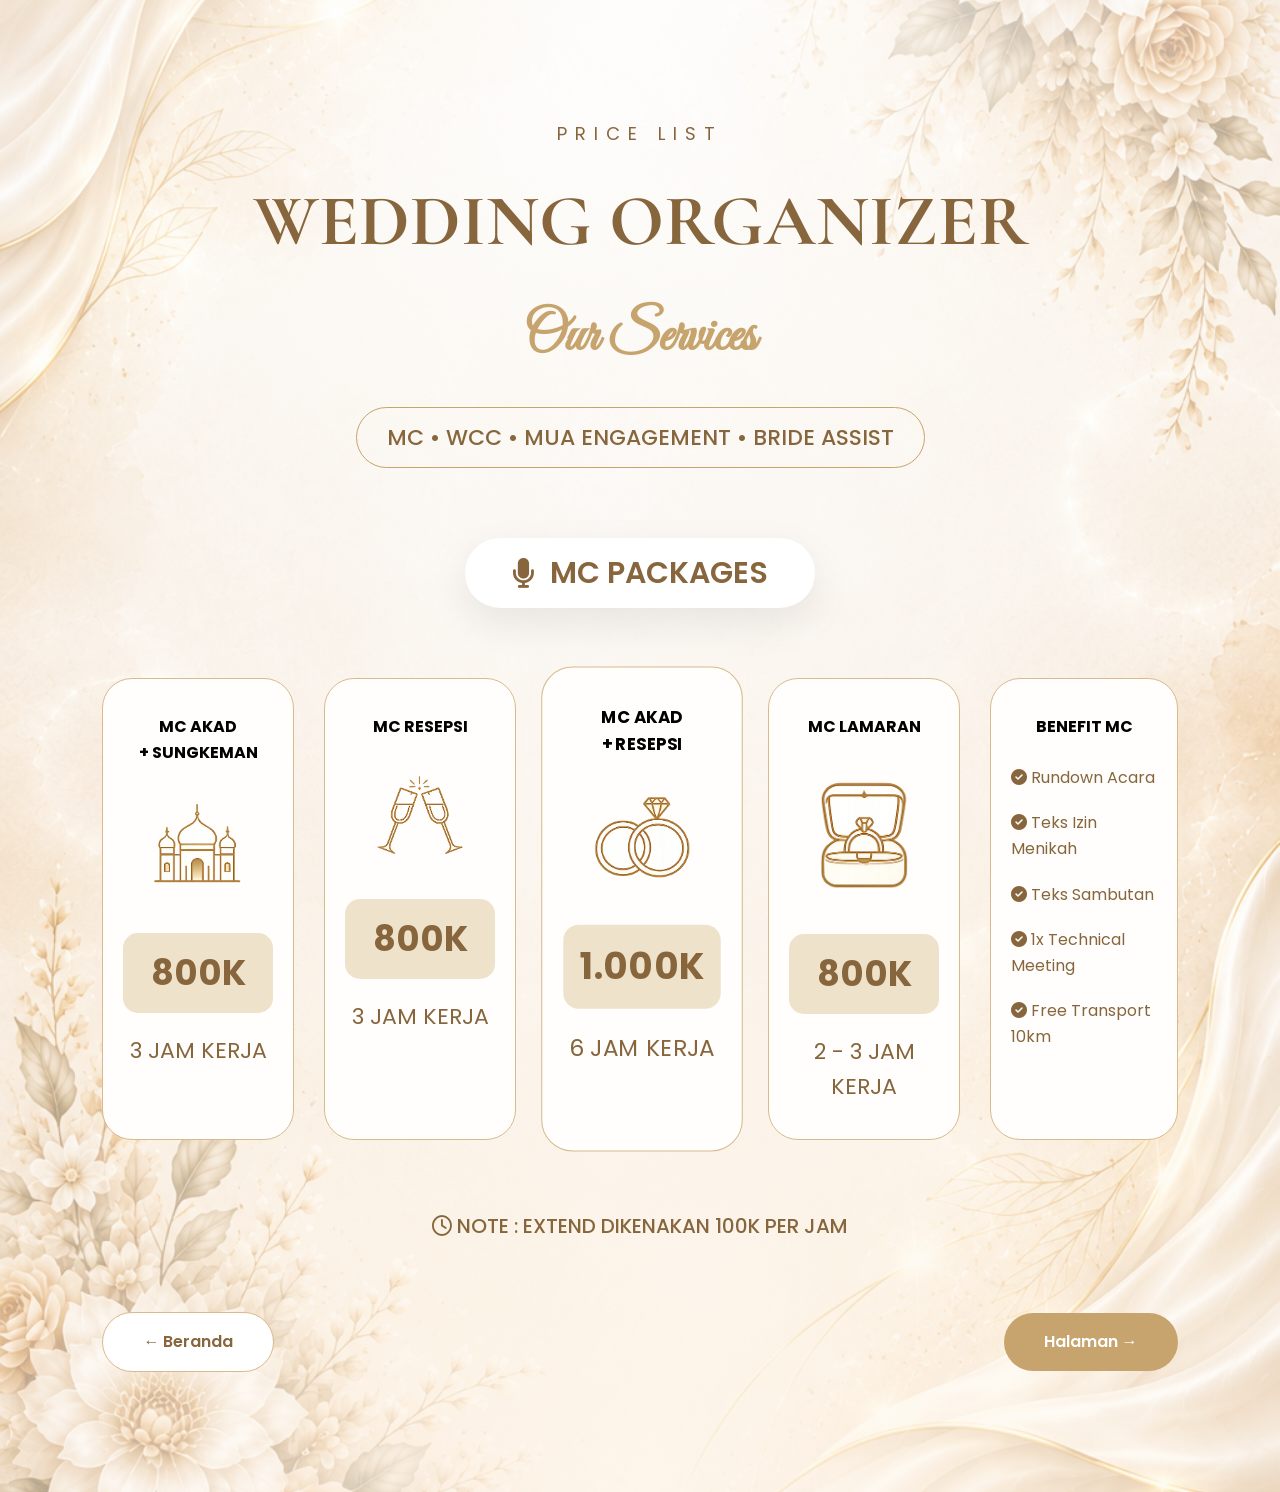
==== halaman2.html @ e928080c "Add files via upload" ====
<!DOCTYPE html>
    <html lang="en">

    <head>

    <meta charset="UTF-8">

    <meta name="viewport" content="width=device-width, initial-scale=1.0">

    <title>Novia Septiani MC</title>

    <link rel="stylesheet" href="style.css">

    <link rel="preconnect" href="https://fonts.googleapis.com">

    <link rel="preconnect" href="https://fonts.gstatic.com" crossorigin>

    <link href="https://fonts.googleapis.com/css2?family=Poppins:wght@300;400;500;600;700&family=Cormorant+Garamond:wght@400;500;600;700&family=Great+Vibes&display=swap" rel="stylesheet">

    <link rel="stylesheet"
    href="https://cdnjs.cloudflare.com/ajax/libs/font-awesome/6.7.2/css/all.min.css">

    </head>

    <body>

    <section class="pricing" id="pricing">

    <div class="pricing-overlay"></div>

    <div class="pricing-container">

    <span class="sub-title">
    PRICE LIST
    </span>

    <h2>
    WEDDING ORGANIZER
    </h2>

    <h3>
    Our Services
    </h3>

    <p class="category">
    MC • WCC • MUA ENGAGEMENT • BRIDE ASSIST
    </p>

    <div class="package-title">

    <i class="fa-solid fa-microphone"></i>

    <span>MC PACKAGES</span>

    </div>

    <div class="cards">

    <div class="card">

    <h4>
    MC AKAD <br> + SUNGKEMAN
    </h4>

    <img src="ICON MASJID.png" alt="MC Akad" loading="lazy">

    <div class="price">
    800K
    </div>

    <p>3 JAM KERJA</p>

    </div>

    <div class="card">

    <h4>
    MC RESEPSI
    </h4>

    <img src="ICON MINUMAN.png" alt="MC Resepsi" loading="lazy">

    <div class="price">
    800K
    </div>

    <p>3 JAM KERJA</p>

    </div>

    <div class="card best">

    <h4>
    MC AKAD <br> + RESEPSI
    </h4>

    <img src="ICON CINCIN.png" alt="MC Akad Resepsi" loading="lazy">

    <div class="price">
    1.000K
    </div>

    <p>6 JAM KERJA</p>

    </div>

    <div class="card">

    <h4>
    MC LAMARAN
    </h4>

    <img src="ICON KOTAK.png" alt="MC Lamaran" loading="lazy">

    <div class="price">
    800K
    </div>

    <p>2 - 3 JAM KERJA</p>

    </div>

    <div class="card benefit">

    <h4>
    BENEFIT MC
    </h4>

    <ul>

    <li><i class="fa-solid fa-circle-check"></i> Rundown Acara</li>

    <li><i class="fa-solid fa-circle-check"></i> Teks Izin Menikah</li>

    <li><i class="fa-solid fa-circle-check"></i> Teks Sambutan</li>

    <li><i class="fa-solid fa-circle-check"></i> 1x Technical Meeting</li>

    <li><i class="fa-solid fa-circle-check"></i> Free Transport 10km</li>

    </ul>

    </div>

    </div>

    <div class="note">

    <i class="fa-regular fa-clock"></i>

    NOTE : EXTEND DIKENAKAN 100K PER JAM

    </div>

    <div class="page-navigation">

    <a href="index.html" class="back-btn">
        ← Beranda
    </a>

    <a href="halaman3.html" class="next-btn">
        Halaman →
    </a>

</div>

    </div>

    </section>

    </body>

    </html>
---- style.css ----
/* ========================================= */
/* RESET */
/* ========================================= */

*{
    margin:0;
    padding:0;
    box-sizing:border-box;
}

html{
    scroll-behavior:smooth;
}

body{
    font-family:"Poppins",sans-serif;
    background:#f7f1e8;
    overflow-x:hidden;
    line-height:1.6;
}

/* ========================================= */
/* HERO */
/* ========================================= */

.hero{

    position:relative;

    width:100%;

    min-height:100vh;

    padding:80px 20px;

    overflow:hidden;

    display:flex;
    justify-content:center;
    align-items:center;

    background:
    linear-gradient(
        rgba(255,255,255,.35),
        rgba(255,255,255,.35)
    ),
    url("background.png");

    background-size:cover;
    background-position:center;
    background-repeat:no-repeat;

}

/* ========================================= */
/* OVERLAY */
/* ========================================= */

.overlay{

    position:absolute;
    inset:0;
    background:rgba(255,255,255,.08);
    z-index:1;

}

/* ========================================= */
/* CONTENT */
/* ========================================= */

.content{

    position:relative;
    z-index:2;
    text-align:center;
    width:100%;
    max-width:900px;

}

/* ========================================= */
/* LOGO */
/* ========================================= */

.logo{

    width:320px;
    max-width:80%;
    animation:fade 1.8s ease;
    filter:drop-shadow(0 0 25px rgba(255,210,120,.65));

}

/* ========================================= */
/* TITLE */
/* ========================================= */

h1{

    margin-top:20px;
    font-family:"Cormorant Garamond",serif;
    font-size:60px;
    font-weight:700;
    color:#7b5d2d;

}

p{

    margin-top:10px;
    font-size:22px;
    color:#87663d;
    font-weight:400;

}

/* ========================================= */
/* BUTTON */
/* ========================================= */

.btn{

    display:inline-block;
    margin-top:35px;
    padding:15px 45px;
    border-radius:50px;
    background:#c7a46d;
    color:#fff;
    text-decoration:none;
    font-weight:600;
    transition:.35s;

}

.btn:hover{

    background:#b99253;
    transform:translateY(-6px);
    box-shadow:0 15px 30px rgba(0,0,0,.25);

}

/* ========================================= */
/* GALLERY */
/* ========================================= */

.gallery{

    margin-top:70px;
    width:100%;
    text-align:center;

}

.gallery h2{

    font-family:'Cormorant Garamond',serif;
    color:#8a6330;
    font-size:42px;
    margin-bottom:30px;

}

.gallery-grid{

    display:grid;
    grid-template-columns:repeat(3,1fr);
    gap:20px;
    width:90%;
    max-width:900px;
    margin:auto;

}

.gallery-grid img{

    width:100%;
    height:260px;
    object-fit:cover;
    border-radius:18px;
    box-shadow:0 10px 25px rgba(0,0,0,.15);
    transition:.4s;

}

.gallery-grid img:hover{

    transform:translateY(-10px) scale(1.03);

}

/*======================================
Gallery Title
======================================*/

.gallery-title{

    max-width:850px;

    margin:0 auto 50px;

    text-align:center;

}

.gallery-subtitle{

    display:inline-block;

    padding:8px 20px;

    border:1px solid #d8bb8c;

    border-radius:30px;

    color:#a67c42;

    font-size:13px;

    font-weight:600;

    letter-spacing:3px;

    background:rgba(255,255,255,.75);

    margin-bottom:20px;

}

.gallery-title h2{

    font-family:"Cormorant Garamond",serif;

    font-size:56px;

    color:#8a6330;

    margin-bottom:8px;

}

.gallery-title h3{

    font-family:"Cormorant Garamond",serif;

    font-size:30px;

    font-weight:500;

    color:#b38a53;

    margin-bottom:20px;

}

.gallery-title p{

    font-size:17px;

    line-height:1.9;

    color:#7d6848;

    max-width:700px;

    margin:auto;

}

.gallery-title strong{

    color:#9b6f34;

    font-weight:600;

}

/* ========================================= */
/* ANIMATION */
/* ========================================= */

@keyframes fade{

    from{
        opacity:0;
        transform:translateY(40px);
    }

    to{
        opacity:1;
        transform:translateY(0);
    }

}

/* ========================================= */
/* TABLET */
/* ========================================= */

@media(max-width:992px){

.logo{
    width:260px;
}

h1{
    font-size:48px;
}

p{
    font-size:20px;
}

}

/* ========================================= */
/* MOBILE */
/* ========================================= */

@media(max-width:768px){

.hero{

    min-height:100vh;

    padding:60px 20px;

    background-size:cover;
    background-position:center top;
    background-repeat:no-repeat;

}

.logo{
    width:190px;
}

h1{
    font-size:36px;
}

p{
    font-size:18px;
}

.btn{

    padding:13px 30px;
    font-size:15px;

}

.gallery-grid{

    grid-template-columns:repeat(2,1fr);

}

.gallery h2{

    font-size:32px;

}

.gallery-grid img{

    height:180px;

}

}

/* ========================================= */
/* SMALL MOBILE */
/* ========================================= */

@media(max-width:480px){

.hero{

    padding:40px 15px;

    background-size:cover;
    background-position:center top;

}

.logo{

    width:150px;

}

h1{

    font-size:28px;

}

p{

    font-size:16px;

}

.btn{

    width:100%;
    padding:14px;

}

.gallery-grid{

    grid-template-columns:1fr;

}

.gallery-grid img{

    height:240px;

}

}

@media (max-width:768px){

.gallery-title{

    margin-bottom:35px;

}

.gallery-subtitle{

    font-size:11px;

    letter-spacing:2px;

    padding:7px 16px;

}

.gallery-title h2{

    font-size:38px;

}

.gallery-title h3{

    font-size:22px;

}

.gallery-title p{

    font-size:15px;

    line-height:1.8;

    padding:0 10px;

}

}


/*================================================================*/
/* HALAMAN 2 */

/*============================

PRICE LIST

=============================*/

.pricing{

    position: relative;

    width:100%;

    min-height:100vh;

    padding:120px 8%;

    overflow:hidden;

    background:
    linear-gradient(
        rgba(255,255,255,.35),
        rgba(255,255,255,.35)
    ),
    url("background.png");

    background-size:cover;

    background-position:center;

    background-repeat:no-repeat;

}

/* Background Glow */

.pricing::before{

    content:"";

    position:absolute;

    inset:0;

    background:

    radial-gradient(circle at top,#ffffff 0%,transparent 60%),

    radial-gradient(circle at bottom,#fff7ed 0%,transparent 60%);

    opacity:.9;

}

/* Container */

.pricing-container{

    position:relative;

    z-index:2;

    max-width:1400px;

    margin:auto;

    text-align:center;

}

/* Text */

.sub-title{

    letter-spacing:8px;

    font-size:18px;

    color:#87663d;

}

.pricing h2{

    font-size:72px;

    color:#87663d;

    margin-top:15px;

    font-family:"Cormorant Garamond",serif;

}

.pricing h3{

    font-family:"Great Vibes",cursive;

    font-size:55px;

    color:#c7a46d;

    margin-top:15px;

}

.category{

    display:inline-block;

    margin-top:25px;

    padding:12px 30px;

    border:1px solid #c7a46d;

    border-radius:50px;

    color:#87663d;

    font-weight:500;

}

/* Package */

.package-title{

    margin:70px auto;

    width:350px;

    height:70px;

    border-radius:50px;

    background:#fff;

    display:flex;

    justify-content:center;

    align-items:center;

    gap:15px;

    color:#87663d;

    font-size:30px;

    font-weight:600;

    box-shadow:0 15px 40px rgba(0,0,0,.08);

}

/* Cards */

.cards{

    display:grid;

    grid-template-columns:repeat(5,1fr);

    gap:30px;

}

/* Card */

.card{

    background:#fffefc;

    border:1px solid #d8bb8c;

    border-radius:30px;

    padding:35px 20px;

    transition:.4s;

    position:relative;

}

.card:hover{

    transform:translateY(-12px);

    box-shadow:0 25px 45px rgba(0,0,0,.08);

}

.card img{

    width:90px;

    margin:35px auto;

}

.price{

    width:150px;

    margin:auto;

    padding:12px;

    border-radius:15px;

    background:#efe2cb;

    font-size:35px;

    color:#87663d;

    font-weight:700;

}

.card p{

    margin-top:20px;

    color:#87663d;

}

/* Best */

.best{

    transform:scale(1.05);

}

.best-seller{

    position:absolute;

    top:-18px;

    left:50%;

    transform:translateX(-50%);

    background:#87663d;

    color:white;

    padding:8px 18px;

    border-radius:30px;

    font-size:14px;

}

/* Benefit */

.benefit ul{

    text-align:left;

    margin-top:25px;

}

.benefit li{

    margin:20px 0;

    list-style:none;

    color:#87663d;

}

/* Note */

.note{

    margin-top:70px;

    color:#87663d;

    font-size:20px;

    font-weight:500;

}

.page-navigation{

    margin-top:70px;

    display:flex;

    justify-content:space-between;

    align-items:center;

}

.page-navigation a{

    padding:16px 40px;

    border-radius:50px;

    text-decoration:none;

    font-weight:600;

    transition:.35s;

}

.back-btn{

    background:#ffffff;

    color:#87663d;

    border:1px solid #d8bb8c;

}

.next-btn{

    background:#c7a46d;

    color:#fff;

}

.page-navigation a:hover{

    transform:translateY(-5px);

}



/*==========================
 Mobile
===========================*/

@media screen and (max-width:768px){

.pricing{

    padding:70px 20px;

    background-position:center;

}

.sub-title{

    font-size:14px;

    letter-spacing:5px;

}

.pricing h2{

    font-size:38px;

    line-height:1.2;

}

.pricing h3{

    font-size:36px;

    margin-top:8px;

}

.category{

    width:100%;

    padding:12px;

    font-size:13px;

    line-height:1.6;

}

.package-title{

    width:100%;

    max-width:320px;

    height:60px;

    margin:45px auto;

    font-size:22px;

}

.package-title i{

    font-size:20px;

}

.cards{

    display:grid;

    grid-template-columns:1fr;

    gap:20px;

}

.card{

    padding:28px 20px;

    border-radius:22px;

}

.card h4{

    font-size:22px;

    line-height:1.4;

}

.card img{

    width:70px;

    height:70px;

    margin:25px auto;

    display:block;

}

.price{

    width:120px;

    padding:10px;

    font-size:28px;

    border-radius:12px;

}

.card p{

    font-size:15px;

    margin-top:18px;

}

.best{

    transform:none;

}

.best-seller{

    font-size:11px;

    padding:7px 14px;

    top:-14px;

}

.benefit ul{

    margin-top:18px;

}

.benefit li{

    font-size:14px;

    margin:14px 0;

}

.note{

    margin-top:40px;

    font-size:15px;

    line-height:1.6;

}

}

/*================================================================*/
/* HALAMAN 3 */
/* ADD ON SERVICES */
/*================================================================*/

.addon{

    position:relative;

    width:100%;

    min-height:100vh;

    padding:100px 8%;

    overflow:hidden;

    background:
    linear-gradient(
        rgba(255,255,255,.45),
        rgba(255,255,255,.45)
    ),
    url("background.png");

    background-size:cover;

    background-position:center;

    background-repeat:no-repeat;

}

.addon::before{

    content:"";

    position:absolute;

    inset:0;

    background:
    radial-gradient(circle at top,#ffffff 0%,transparent 65%),
    radial-gradient(circle at bottom,#fff5e5 0%,transparent 60%);

    opacity:.85;

}

.addon .overlay{

    position:absolute;

    inset:0;

    background:rgba(255,255,255,.08);

    z-index:1;

}

.addon .container{

    position:relative;

    z-index:2;

    max-width:1400px;

    margin:auto;

}

/*==============================*/
/* TITLE */
/*==============================*/

.section-title{

    display:flex;

    justify-content:center;

    align-items:center;

    gap:25px;

    margin-bottom:70px;

}

.section-title h2{

    font-size:60px;

    color:#87663d;

    font-family:"Cormorant Garamond",serif;

    letter-spacing:2px;

}

.ornament{

    width:120px;

    height:2px;

    background:#c7a46d;

    position:relative;

}

.ornament::before{

    content:"";

    position:absolute;

    width:14px;

    height:14px;

    border-radius:50%;

    background:#c7a46d;

    left:50%;

    top:50%;

    transform:translate(-50%,-50%);

}

/*==============================*/
/* LAYOUT */
/*==============================*/

.service-wrapper{

    display:grid;

    grid-template-columns:1.3fr .8fr;

    gap:40px;

    align-items:start;

}

/*==============================*/
/* WCC CARD */
/*==============================*/

.wcc-card{

    background:rgba(255,255,255,.92);

    border:1px solid #d9bf90;

    border-radius:35px;

    padding:40px;

    backdrop-filter:blur(10px);

    box-shadow:0 20px 50px rgba(0,0,0,.08);

    transition:.35s;

}

.wcc-card:hover{

    transform:translateY(-8px);

    box-shadow:0 35px 60px rgba(0,0,0,.12);

}

/*==============================*/
/* HEADER */
/*==============================*/

.card-header{

    display:flex;

    align-items:center;

    gap:20px;

    margin-bottom:35px;

}

.card-header .icon{

    width:70px;

    height:70px;

    border-radius:50%;

    background:#c7a46d;

    display:flex;

    justify-content:center;

    align-items:center;

    color:#fff;

    font-size:28px;

}

.card-header h3{

    font-size:38px;

    color:#87663d;

    font-family:"Cormorant Garamond",serif;

}

.card-header p{

    font-size:15px;

    color:#8d7754;

    margin-top:3px;

}

/*==============================*/
/* PRICE LIST */
/*==============================*/

.price-list{

    display:flex;

    flex-direction:column;

    gap:18px;

}

.item{

    display:flex;

    justify-content:space-between;

    align-items:center;

    padding:18px 25px;

    border-radius:18px;

    background:#fffaf3;

    border:1px solid #ead5ad;

    transition:.3s;

}

.item:hover{

    background:#fff;

    transform:translateX(8px);

}

.item h4{

    color:#87663d;

    font-size:18px;

}

.item span{

    font-size:13px;

    color:#9a8764;

}

.item strong{

    font-size:28px;

    color:#87663d;

}

/*==============================*/
/* BENEFIT */
/*==============================*/

.benefit-title{

    margin:40px 0 20px;

    background:#c7a46d;

    color:#fff;

    padding:12px;

    border-radius:50px;

    text-align:center;

    font-weight:600;

    letter-spacing:1px;

}

.benefit-list{

    display:grid;

    grid-template-columns:repeat(2,1fr);

    gap:15px;

    list-style:none;

}

.benefit-list li{

    display:flex;

    align-items:center;

    gap:12px;

    color:#87663d;

    font-size:15px;

}

.benefit-list i{

    color:#c7a46d;

}

/*==============================*/
/* DEVICE */
/*==============================*/

.device{

    display:flex;

    justify-content:center;

    gap:35px;

    margin:45px 0;

}

.device img{

    width:120px;

    transition:.35s;

}

.device img:hover{

    transform:scale(1.08);

}

/*==============================*/
/* NOTE BOX */
/*==============================*/

.note-box{

    display:flex;

    gap:20px;

    align-items:flex-start;

    background:#fffaf3;

    border-left:5px solid #c7a46d;

    border-radius:18px;

    padding:22px;

}

.note-box i{

    font-size:32px;

    color:#c7a46d;

}

.note-box p{

    margin:4px 0;

    font-size:15px;

    color:#87663d;

}

/*================================================================*/
/* HALAMAN 3 - PART 2 */
/* RIGHT COLUMN + SERVICE CARD + CLOSING */
/*================================================================*/

/*==============================*/
/* RIGHT COLUMN */
/*==============================*/

.right-column{

    display:flex;

    flex-direction:column;

    gap:35px;

}

/*==============================*/
/* SERVICE CARD */
/*==============================*/

.service-card{

    display:flex;

    align-items:center;

    justify-content:space-between;

    gap:25px;

    background:rgba(255,255,255,.92);

    border:1px solid #d9bf90;

    border-radius:35px;

    padding:30px;

    backdrop-filter:blur(10px);

    box-shadow:0 20px 45px rgba(0,0,0,.08);

    transition:.35s ease;

}

.service-card:hover{

    transform:translateY(-8px);

    box-shadow:0 30px 60px rgba(0,0,0,.12);

}

.service-content{

    flex:1;

}

.service-content .icon{

    width:60px;

    height:60px;

    border-radius:50%;

    background:#c7a46d;

    display:flex;

    justify-content:center;

    align-items:center;

    color:#fff;

    font-size:24px;

    margin-bottom:20px;

}

.service-content h3{

    font-family:"Cormorant Garamond",serif;

    font-size:34px;

    color:#87663d;

    line-height:1.3;

    margin-bottom:18px;

}

.service-price{

    display:inline-block;

    background:#f3e4c7;

    color:#87663d;

    font-size:34px;

    font-weight:700;

    padding:12px 35px;

    border-radius:15px;

    margin-bottom:18px;

}

.service-content span{

    display:block;

    color:#8d7754;

    font-size:15px;

    margin-top:8px;

}

.service-content p{

    margin-top:18px;

    color:#87663d;

    font-size:15px;

    display:flex;

    align-items:center;

    gap:10px;

}

.service-content p i{

    color:#c7a46d;

}

/*==============================*/
/* IMAGE */
/*==============================*/

.service-image{

    flex:0 0 220px;

    display:flex;

    justify-content:center;

    align-items:center;

}

.service-image img{

    width:100%;

    max-width:220px;

    transition:.35s;

}

.service-card:hover .service-image img{

    transform:scale(1.05);

}

/*==============================*/
/* CLOSING */
/*==============================*/

.closing{

    margin-top:90px;

    text-align:center;

}

.closing h2{

    font-family:"Cormorant Garamond",serif;

    font-size:62px;

    color:#87663d;

    margin-bottom:5px;

}

.closing h3{

    font-family:"Great Vibes",cursive;

    font-size:56px;

    color:#c7a46d;

    margin-bottom:55px;

}

/*==============================*/
/* FEATURES */
/*==============================*/

.features{

    display:grid;

    grid-template-columns:repeat(4,1fr);

    gap:25px;

    margin-bottom:60px;

}

.feature{

    background:rgba(255,255,255,.88);

    border:1px solid #e4cfa6;

    border-radius:25px;

    padding:30px 20px;

    transition:.35s;

}

.feature:hover{

    transform:translateY(-10px);

    box-shadow:0 20px 45px rgba(0,0,0,.08);

}

.feature i{

    font-size:42px;

    color:#c7a46d;

    margin-bottom:18px;

}

.feature h4{

    font-size:20px;

    color:#87663d;

    font-weight:600;

}

/*==============================*/
/* THANKS */
/*==============================*/

.thanks{

    display:inline-block;

    background:#fff;

    border:1px solid #e7d4b1;

    border-radius:50px;

    padding:18px 35px;

    color:#87663d;

    font-size:17px;

    font-weight:500;

    box-shadow:0 12px 30px rgba(0,0,0,.06);

}

/*==============================*/
/* SIMPLE FADE */
/*==============================*/

.wcc-card,
.service-card,
.feature{

    animation:fadeUp .8s ease both;

}

@keyframes fadeUp{

    from{

        opacity:0;

        transform:translateY(35px);

    }

    to{

        opacity:1;

        transform:translateY(0);

    }

}
.page-navigation{

    margin-top:70px;

    display:flex;

    justify-content:space-between;

    align-items:center;

}

.page-navigation a{

    padding:16px 40px;

    border-radius:50px;

    text-decoration:none;

    font-weight:600;

    transition:.35s;

}

.back-btn{

    background:#ffffff;

    color:#87663d;

    border:1px solid #d8bb8c;

}

.next-btn{

    background:#c7a46d;

    color:#fff;

}

.page-navigation a:hover{

    transform:translateY(-5px);

}
/*================================================================*/
/* HALAMAN 3 - PART 3 */
/* RESPONSIVE + EFFECT */
/*================================================================*/

/*==============================*/
/* LARGE LAPTOP */
/*==============================*/

@media (max-width:1400px){

.container{

    max-width:1200px;

}

.service-wrapper{

    grid-template-columns:1fr .9fr;

}

.section-title h2{

    font-size:52px;

}

}

/*==============================*/
/* LAPTOP */
/*==============================*/

@media (max-width:1200px){

.addon{

    padding:90px 5%;

}

.service-wrapper{

    grid-template-columns:1fr;

    gap:35px;

}

.right-column{

    width:100%;

}

.service-card{

    min-height:260px;

}

.features{

    grid-template-columns:repeat(2,1fr);

}

.section-title h2{

    font-size:48px;

}

.closing h2{

    font-size:48px;

}

.closing h3{

    font-size:46px;

}

}

/*==============================*/
/* TABLET */
/*==============================*/

@media (max-width:992px){

.addon{

    padding:80px 30px;

}

.section-title{

    flex-direction:column;

    gap:15px;

}

.ornament{

    width:80px;

}

.section-title h2{

    font-size:42px;

    text-align:center;

}

.card-header{

    flex-direction:column;

    text-align:center;

}

.card-header .icon{

    margin:auto;

}

.price-list{

    gap:15px;

}

.item{

    padding:16px;

}

.item h4{

    font-size:17px;

}

.item strong{

    font-size:24px;

}

.benefit-list{

    grid-template-columns:1fr;

}

.device{

    flex-wrap:wrap;

}

.device img{

    width:90px;

}

.service-card{

    flex-direction:column;

    text-align:center;

}

.service-content .icon{

    margin:auto;

}

.service-image{

    flex:none;

}

.service-image img{

    max-width:180px;

}

.features{

    grid-template-columns:repeat(2,1fr);

    gap:18px;

}

}

/*==============================
MOBILE
==============================*/

@media (max-width:768px){

.addon{

    padding:70px 20px;

    min-height:auto;

    background:
    linear-gradient(
        rgba(255,255,255,.35),
        rgba(255,255,255,.35)
    ),
    url("background.png");

    background-size:contain;
    background-repeat:no-repeat;
    background-position:top center;
    background-color:#f7f1e8;

}

.container{

    width:100%;
    padding:0;

}

.section-title{

    flex-direction:column;
    gap:10px;
    text-align:center;

}

.ornament{

    width:65px;

}

.section-title h2{

    font-size:32px;
    line-height:1.3;

}

.wcc-card,
.service-card{

    padding:22px;
    border-radius:22px;

}

.card-header{

    flex-direction:column;
    text-align:center;
    gap:15px;

}

.card-header .icon{

    margin:auto;

}

.card-header h3{

    font-size:28px;

}

.card-header p{

    font-size:14px;

}

.price-list{

    gap:15px;

}

.item{

    flex-direction:column;
    align-items:flex-start;
    gap:8px;
    padding:18px;

}

.item h4{

    font-size:16px;

}

.item span{

    font-size:13px;

}

.item strong{

    font-size:24px;

}

.benefit-title{

    font-size:15px;

}

.benefit-list{

    grid-template-columns:1fr;

}

.benefit-list li{

    font-size:14px;

}

.note-box{

    flex-direction:column;
    text-align:center;
    gap:10px;

}

.note-box i{

    margin:auto;

}

.service-wrapper{

    grid-template-columns:1fr;
    gap:25px;

}

.service-card{

    flex-direction:column;
    text-align:center;

}

.service-content .icon{

    margin:auto;

}

.service-content h3{

    font-size:28px;

}

.service-content span{

    font-size:14px;

}

.service-content p{

    justify-content:center;

}

.service-price{

    font-size:28px;
    padding:10px 22px;

}

.service-image{

    margin-top:20px;

}

.service-image img{

    width:170px;
    max-width:100%;

}

.device{

    justify-content:center;
    flex-wrap:wrap;
    gap:20px;

}

.device img{

    width:85px;

}

.features{

    grid-template-columns:1fr;
    gap:18px;

}

.feature{

    padding:25px;

}

.feature i{

    font-size:34px;

}

.feature h4{

    font-size:18px;

}

.closing{

    margin-top:60px;

}

.closing h2{

    font-size:34px;
    line-height:1.3;

}

.closing h3{

    font-size:36px;

}

.thanks{

    width:100%;
    padding:18px;
    font-size:14px;
    border-radius:20px;
    line-height:1.7;

}

}

/*==============================
SMALL MOBILE
==============================*/

@media (max-width:480px){

.addon{

    padding:60px 15px;

}

.section-title h2{

    font-size:28px;

}

.card-header h3{

    font-size:24px;

}

.item{

    padding:15px;

}

.item h4{

    font-size:15px;

}

.item strong{

    font-size:21px;

}

.device{

    gap:15px;

}

.device img{

    width:70px;

}

.service-content h3{

    font-size:24px;

}

.service-price{

    width:100%;
    text-align:center;
    font-size:24px;

}

.service-image img{

    width:140px;

}

.closing h2{

    font-size:28px;

}

.closing h3{

    font-size:30px;

}

.feature{

    padding:20px;

}

.feature i{

    font-size:28px;

}

.feature h4{

    font-size:16px;

}

.thanks{

    font-size:13px;
    padding:15px;

}

}

/*==============================*/
/* PREMIUM EFFECT */
/*==============================*/

.wcc-card,
.service-card,
.feature{

    transition:all .35s ease;

}

.wcc-card:hover,
.service-card:hover,
.feature:hover{

    border-color:#c7a46d;

    box-shadow:
    0 15px 40px rgba(0,0,0,.10),
    0 0 20px rgba(199,164,109,.20);

}

.item:hover{

    border-color:#c7a46d;

}

.device img{

    filter:drop-shadow(0 10px 20px rgba(0,0,0,.15));

}

.service-image img{

    filter:drop-shadow(0 12px 25px rgba(0,0,0,.15));

}

.feature i{

    transition:.35s;

}

.feature:hover i{

    transform:scale(1.15) rotate(-8deg);

}

html{

    scroll-behavior:smooth;

}

/*================================================================*/
/* HALAMAN 4 */
/*================================================================*/

.thanks-page{

    position:relative;

    width:100%;

    min-height:100vh;

    display:flex;

    justify-content:center;

    align-items:center;

    text-align:center;

    padding:120px 40px;

    overflow:hidden;

    background:
    linear-gradient(
        rgba(255,255,255,.35),
        rgba(255,255,255,.35)
    ),
    url("background.png");

    background-size:cover;
    background-position:center;
    background-repeat:no-repeat;

}

.thanks-overlay{

    position:absolute;

    inset:0;

    background:rgba(255,255,255,.10);

}

.thanks-content{

    position:relative;

    z-index:2;

    width:100%;

    max-width:1100px;

}

.thanks-logo{

    width:230px;

    margin-bottom:35px;

}

.subtitle{

    display:block;

    letter-spacing:8px;

    font-size:18px;

    color:#b28745;

    margin-bottom:15px;

    font-weight:500;

}

.thanks-page h2{

    font-family:"Cormorant Garamond",serif;

    font-size:96px;

    color:#8b6330;

    margin-bottom:10px;

    line-height:1;

}

.thanks-page h3{

    font-family:"Great Vibes",cursive;

    font-size:64px;

    color:#c7a46d;

    margin-bottom:35px;

}

.divider{

    width:180px;

    height:3px;

    background:#c7a46d;

    margin:35px auto;

}

.thanks-page p{

    max-width:850px;

    margin:25px auto;

    font-size:24px;

    color:#6f5732;

    line-height:2;

}

.thanks-page h4{

    margin-top:60px;

    font-family:"Great Vibes",cursive;

    font-size:58px;

    color:#b28745;

}

.social{

    margin-top:60px;

    display:flex;

    justify-content:center;

    gap:25px;

}

.social a{

    text-decoration:none;

    color:#8b6330;

    font-size:18px;

    font-weight:600;

    padding:16px 35px;

    border:2px solid #d7bb8a;

    border-radius:50px;

    transition:.35s;

}

.social a:hover{

    background:#c7a46d;

    color:#fff;

    transform:translateY(-5px);

}

.btn-contact{

    display:inline-block;

    margin-top:50px;

    padding:18px 60px;

    background:#c7a46d;

    color:#fff;

    text-decoration:none;

    border-radius:50px;

    font-size:20px;

    font-weight:600;

    transition:.35s;

}

.btn-contact:hover{

    background:#b88f4c;

    transform:translateY(-5px);

    box-shadow:0 20px 35px rgba(0,0,0,.18);

}

small{

    display:block;

    margin-top:60px;

    font-size:16px;

    color:#000000;

    letter-spacing:2px;

}

/*==========================
TABLET
===========================*/

@media(max-width:992px){

.thanks-logo{

    width:180px;

}

.thanks-page h2{

    font-size:72px;

}

.thanks-page h3{

    font-size:48px;

}

.thanks-page p{

    font-size:20px;

}

.thanks-page h4{

    font-size:46px;

}

}

/*==========================
MOBILE
===========================*/

@media(max-width:768px){

.thanks-page{

    padding:80px 20px;

}

.thanks-logo{

    width:140px;

}

.subtitle{

    font-size:14px;

    letter-spacing:5px;

}

.thanks-page h2{

    font-size:52px;

}

.thanks-page h3{

    font-size:38px;

}

.thanks-page p{

    font-size:16px;

    line-height:1.8;

}

.thanks-page h4{

    font-size:34px;

}

.social{

    flex-direction:column;

    gap:15px;

}

.social a{

    width:100%;

    padding:14px;

}

.btn-contact{

    width:100%;

    padding:16px;

    font-size:18px;

}

small{

    font-size:13px;

}

}
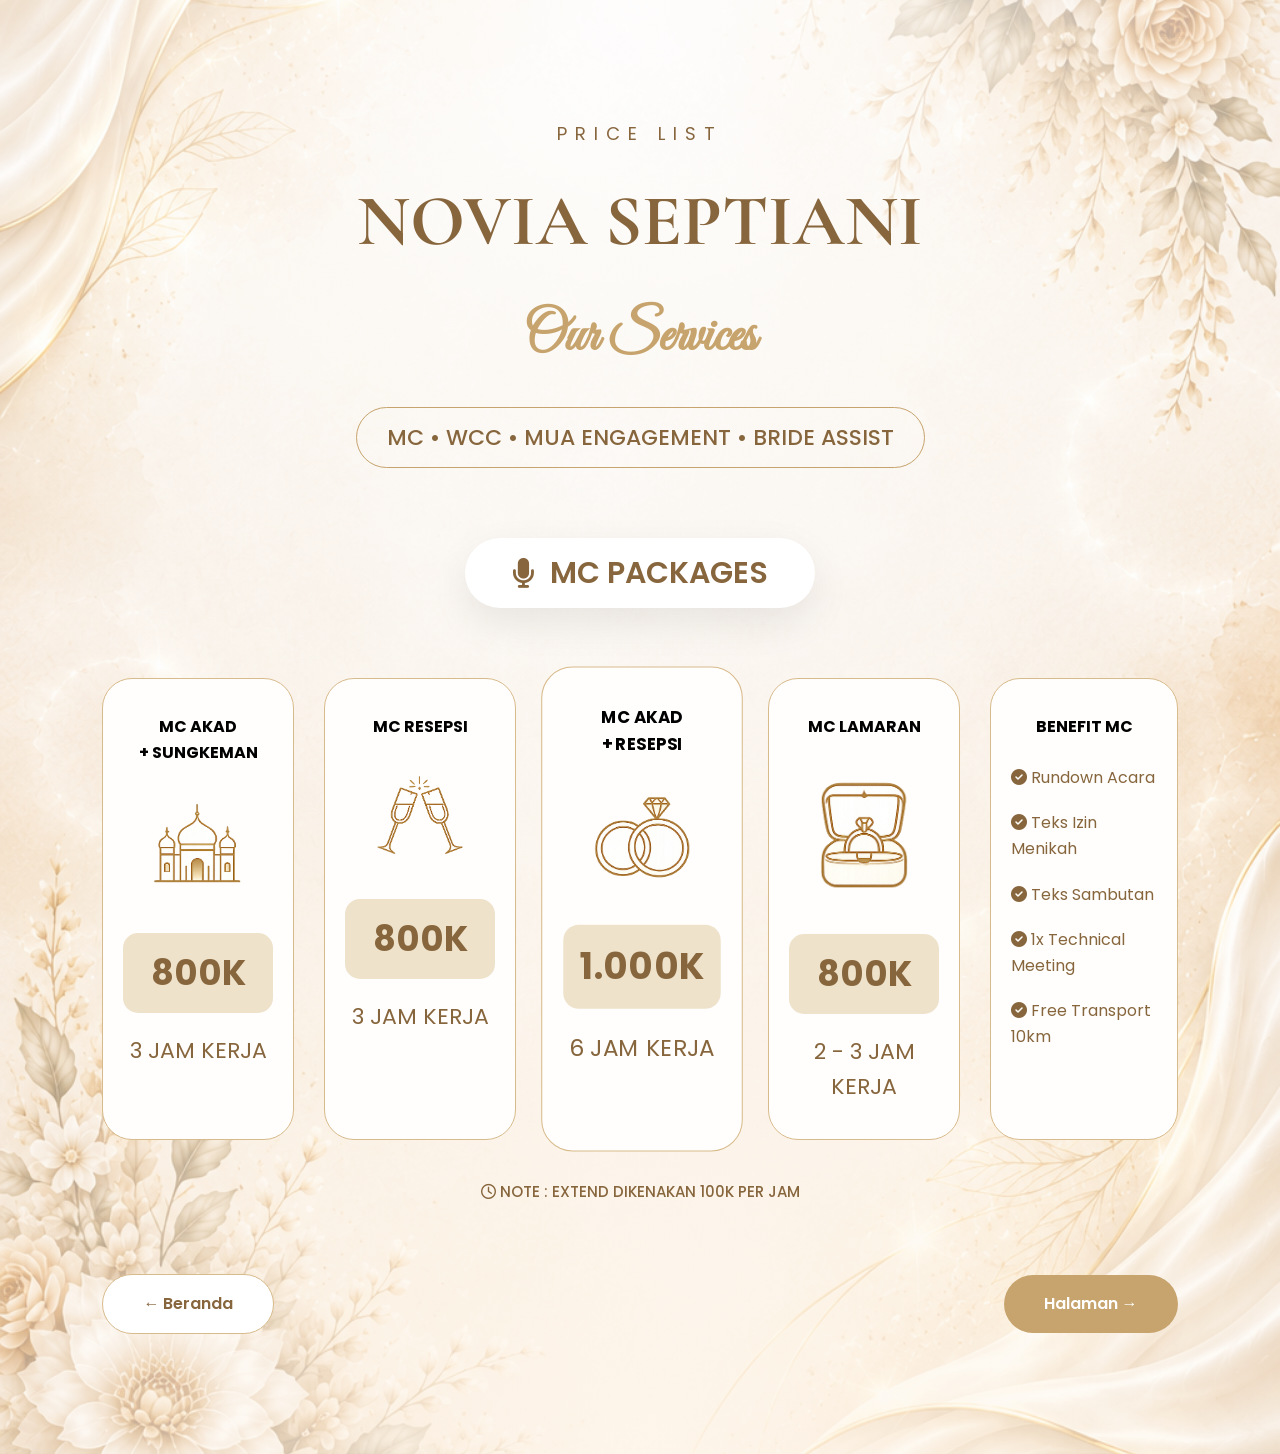
==== commit 1aa6a690: "Add files via upload" ====
--- a/halaman2.html
+++ b/halaman2.html
@@ -35,7 +35,7 @@
     </span>
 
     <h2>
-    WEDDING ORGANIZER
+    NOVIA SEPTIANI
     </h2>
 
     <h3>
--- a/style.css
+++ b/style.css
@@ -817,175 +817,134 @@
 
 
 /*==========================
- Mobile
+MOBILE
 ===========================*/
 
 @media screen and (max-width:768px){
 
 .pricing{
 
-    padding:70px 20px;
+    padding:60px 18px;
+
+    background-size:cover;
 
     background-position:center;
 
 }
 
-.sub-title{
+.cards{
+
+    display:grid;
+
+    grid-template-columns:1fr;
+
+    gap:18px;
+
+}
+
+.card{
+
+    width:100%;
+
+    max-width:360px;
+
+    margin:auto;
+
+    padding:24px 18px;
+
+    border-radius:20px;
+
+}
+
+.card h4{
+
+    font-size:20px;
+
+    line-height:1.5;
+
+}
+
+.card img{
+
+    width:65px;
+
+    height:65px;
+
+    margin:20px auto;
+
+}
+
+.price{
+
+    width:115px;
+
+    padding:10px;
+
+    font-size:26px;
+
+}
+
+.card p{
+
+    font-size:15px;
+
+}
+
+.benefit li{
 
     font-size:14px;
 
-    letter-spacing:5px;
-
-}
-
-.pricing h2{
-
-    font-size:38px;
-
-    line-height:1.2;
-
-}
-
-.pricing h3{
-
-    font-size:36px;
-
-    margin-top:8px;
-
-}
-
-.category{
-
-    width:100%;
-
-    padding:12px;
-
-    font-size:13px;
+}
+
+}
+
+.note{
+
+    margin-top:40px;
+
+    font-size:15px;
 
     line-height:1.6;
 
 }
 
-.package-title{
-
-    width:100%;
-
-    max-width:320px;
-
-    height:60px;
-
-    margin:45px auto;
-
-    font-size:22px;
-
-}
-
-.package-title i{
-
-    font-size:20px;
-
-}
+
+
+/*==========================
+TABLET
+===========================*/
+
+@media screen and (max-width:992px) and (min-width:769px){
 
 .cards{
 
-    display:grid;
-
-    grid-template-columns:1fr;
-
-    gap:20px;
+    grid-template-columns:repeat(2,1fr);
+
+    gap:25px;
 
 }
 
 .card{
 
-    padding:28px 20px;
-
-    border-radius:22px;
-
-}
-
-.card h4{
-
-    font-size:22px;
-
-    line-height:1.4;
+    padding:30px 22px;
 
 }
 
 .card img{
 
-    width:70px;
-
-    height:70px;
-
-    margin:25px auto;
-
-    display:block;
+    width:80px;
 
 }
 
 .price{
 
-    width:120px;
-
-    padding:10px;
-
-    font-size:28px;
-
-    border-radius:12px;
-
-}
-
-.card p{
-
-    font-size:15px;
-
-    margin-top:18px;
-
-}
-
-.best{
-
-    transform:none;
-
-}
-
-.best-seller{
-
-    font-size:11px;
-
-    padding:7px 14px;
-
-    top:-14px;
-
-}
-
-.benefit ul{
-
-    margin-top:18px;
-
-}
-
-.benefit li{
-
-    font-size:14px;
-
-    margin:14px 0;
-
-}
-
-.note{
-
-    margin-top:40px;
-
-    font-size:15px;
-
-    line-height:1.6;
-
-}
-
-}
-
+    width:130px;
+
+    font-size:30px;
+
+}
+
+}
 /*================================================================*/
 /* HALAMAN 3 */
 /* ADD ON SERVICES */
